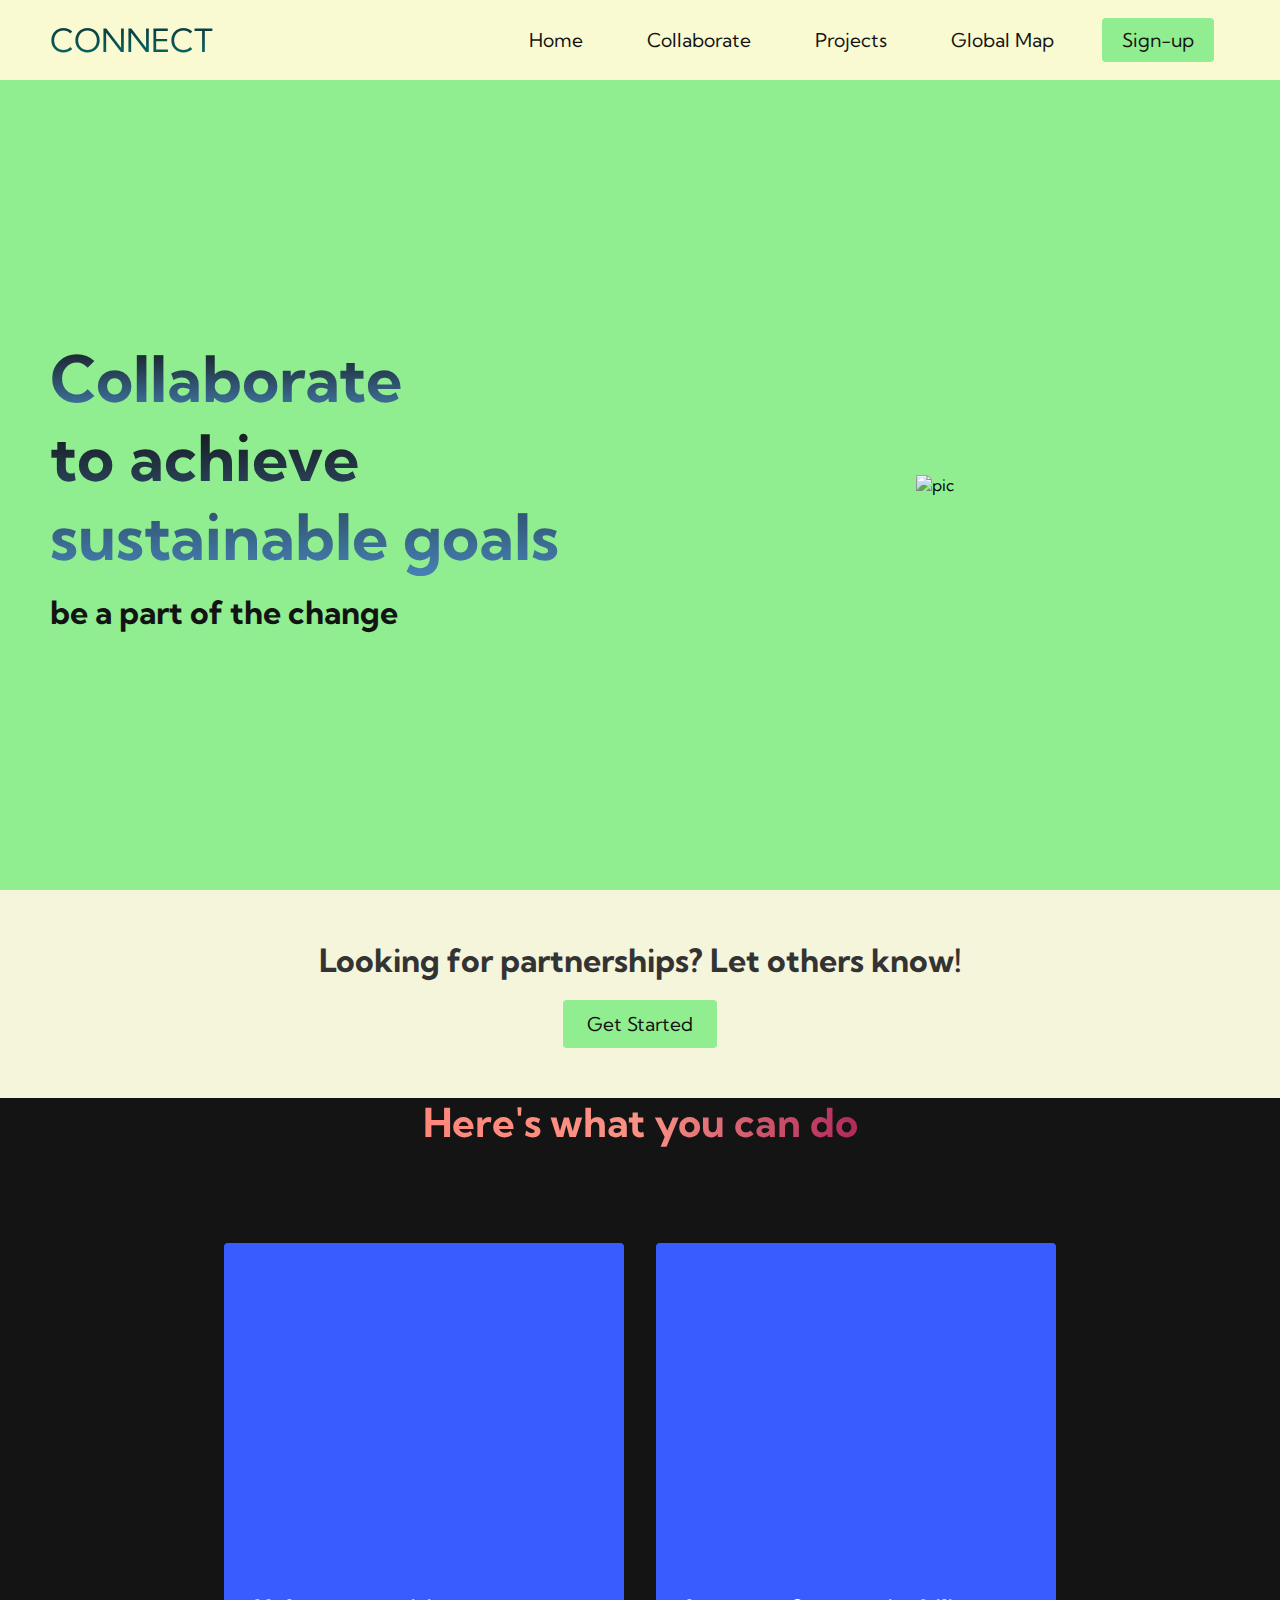
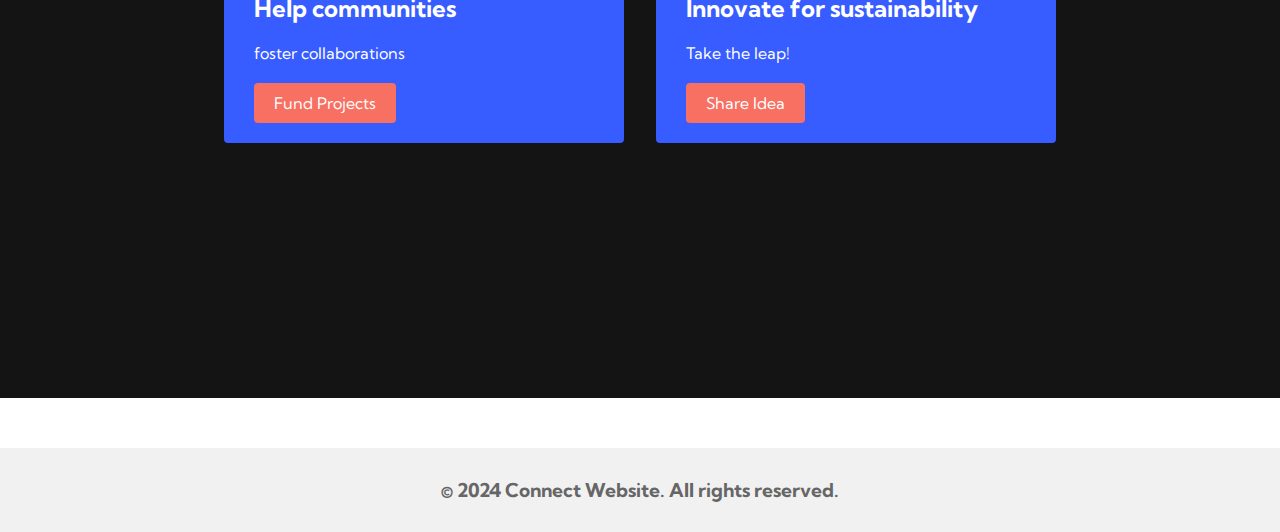
==== Collaborate.html @ 015de2e6 "Add files via upload" ====
<!DOCTYPE html>
<html lang="en">
<head>
    <meta charset="UTF-8">
    <meta name="viewport" content="width=device-width, initial-scale=1.0">
    <title>Collaborate - Connect Website</title>
    <link rel="stylesheet" href="styles.css">
    <link rel="preconnect" href="https://fonts.googleapis.com">
    <link rel="preconnect" href="https://fonts.gstatic.com" crossorigin>
    <link href="https://fonts.googleapis.com/css2?family=Kumbh+Sans:wght@100..900&display=swap" rel="stylesheet" />
</head>
<body>
    <!--Navbar section-->
    <nav class="navbar">
        <div class="navbar__container">
            <a href="/" id="navbar__logo">CONNECT</a>
            <div class="navbar__toggle" id="mobile-menu">
                <span class="bar"></span>
                <span class="bar"></span>
                <span class="bar"></span>
            </div>
            <ul class="navbar__menu">
                <li class="navbar__item">
                    <a href="index.html" class="navbar__links">Home</a>
                </li>
                <li class="navbar__item">
                    <a href="collaborate.html" class="navbar__links">Collaborate</a>
                </li>
                <li class="navbar__item">
                    <a href="/projects.html" class="navbar__links">Projects</a>
                </li>
                <li class="navbar__item">
                    <a href="/" class="navbar__links">Global Map</a>
                </li>
                <li class="navbar__btn">
                    <a href="/signup.html" class="button">Sign-up</a>
                </li>
            </ul>
        </div>
    </nav>

    <!--Hero section-->
    <div class="main">
        <div class="main__container">
            <div class="main__content">
                <h1>Collaborate</h1>
                <h2>to achieve sustainable goals</h2>
                <p>be a part of the change</p>
            </div>
            <div class="main__img--container">
                <img src="images/pic1.svg" alt="pic" id="main__img">
            </div>
        </div>
    </div>

    <!-- New Partnership Section -->
    <div class="partnership">
        <div class="partnership__container">
            <h2>Looking for partnerships? Let others know!</h2>
            <button class="partnership__btn">
                <a href="/signup.html">Get Started</a>
            </button>
        </div>
    </div>

    <!--Services section-->
    <div class="services">
        <h1>Here's what you can do</h1>
        <div class="services__container">
            <div class="services__card">
                <h2>Help communities</h2>
                <p>foster collaborations</p>
                <a href="fund.html">
                    <button>Fund Projects</button>
                </a>
            </div>
            <div class="services__card">
                <h2>Innovate for sustainability</h2>
                <p>Take the leap!</p>
                <a href="idea.html">
                    <button>Share Idea</button>
                </a>
            </div>
        </div>
    </div>


   <!-- Footer section -->
<footer class="footer">
    <div class="footer__container">
        <p class="footer__copyright">
            © 2024 Connect Website. All rights reserved.
        </p>
    </div>
</footer>

<script src="app.js"></script>   
</body>
</html>

    <script src="app.js"></script>
</body>
</html>
---- styles.css ----
* {
    box-sizing: border-box;
    margin: 0;
    padding: 0;
    font-family: 'kumbh sans',sans-serif
}

.navbar{
    background: #fafad2;
    height: 80px;
    display: flex;
    justify-content: center;
    align-items: center;
    font-size: 1.2rem;
    position: sticky;
    top: 0;
    z-index: 999;
}

.navbar__container{
    display: flex;
    justify-content: space-between;
    height: 80px;
    z-index: 1;
    width: 100%;
    max-width: 1300px;
    margin: 0 auto;
    padding: 0 50px;
}

#navbar__logo{
    background-color: #90ee90;
    background-image: linear-gradient(to top, #008b8b 0%, #131313 100%);
    background-size: 100%;
    -webkit-background-clip: text;
    -moz-background-clip: text;
    -webkit-text-fill-color: transparent;
    -moz-text-fill-color: transparent;
    display: flex;
    align-items:center;
    cursor: pointer;
    text-decoration: none;
    font-size: 2rem;
}

.fa-gem{
    margin-right: 0.5rem;
}

.navbar__menu{
    display: flex;
    align-items:center;
    list-style: none;
    text-align:center;
}

.navbar_item{
    height: 80px;
}

.navbar__links {
    color: #131313;
    display: flex;
    align-items: center;
    justify-content: center;
    text-decoration: none;
    padding: 0 2rem; /* Increased padding */
    height: 100%;
    white-space: nowrap; /* Ensures text stays on one line */
    font-size: 1.2rem; /* Optional: adjust size as needed */
}


.navbar__btn{
    display: flex;
    justify-content: center;
    align-items: center;
    padding: 0 1rem;
    width: 100%;
    height: 80px;
}
/*sign-up button*/
.button{
    display: flex;
    justify-content: center;
    align-items: center;
    text-decoration: none;
    padding:10px 20px;
    height: auto;
    width: auto;
    border: none;
    outline:none;
    border-radius: 4px;
    background: #90ee90;
    color: #131313;
    min-width: 100px;
}

.button:hover{
    background: #87cefa;
    transition: all 0.3s ease;
}

.navbar__links:hover{
    color: #32cd32;
    transition: all 0.3s ease;
}

@media screen and (max-width: 960px){
    .navbar__container{
        display: flex;
        justify-content: space-between;
        height: 80px;
        z-index:1;
        width: 100%;
        max-width: 1300px;
        padding: 0;  
    }

    
    .navbar__menu{
        display: grid;
        grid-template-columns: auto;
        margin:0;
        width: 100%;
        position: absolute;
        top: -1000px;
        opacity:0;
        transition: all 0.5s ease;
        height: 50vh;
        z-index:-1;
        background: #131313;
    }

    /*the drop down menu that appears upon clicking toggle menu*/
    .navbar__menu.active {
        background: #fff;
        top: 100%;
        opacity: 1;
        transition: all 0.5s ease;
        z-index: 99;
        height: 100vh; /* Set the height to cover the entire viewport */
        width: 100vw;  /* Ensure the menu takes full width */
        font-size: 1.6rem;
        display: flex;
        flex-direction: column; /* Stack items vertically */
        justify-content: center; /* Center the menu items vertically */
        align-items: center; /* Center the menu items horizontally */
    }

    #navbar__logo{
        padding-left: 25px;
    }

    .navbar__toggle .bar{
        width:25px;
        height: 3px;
        margin: 5px auto;
        transition: all 0.3s ease-in-out;
        background: #131313;
    }

    .navbar__item{
        width: 100%;
    }

    .navbar__links {
        text-align: center;
        padding: 1.6rem;
        width: 100%;
        display: block; /* Ensure links fill the width */
        font-size: inherit;
    }

    #mobile-menu {
    position: absolute;
    top: 10%;
    right: 5%;
    transform: translate(5%, 20%);
    z-index: 100;
}

.navbar__btn {
    padding-bottom: 1.6rem;
    width: 100%; /* Make the button take the full width */
    display: flex;
    justify-content: center;
}

.button {
    width: 80%;
    height: 50px; /* Adjust the height of the button */
    display: flex;
    justify-content: center;
    align-items: center;
    margin: 0 auto;
    font-size: 1.6rem;
}
    .navbar__toggle .bar{
        display: block;
        cursor: pointer;
    }

    #mobile-menu.is-active .bar:nth-child(2){
        opacity: 0;
    }

    #mobile-menu.is-active .bar:nth-child(1){
        transform: translateY(8px) rotate(45deg);
    }

    #mobile-menu.is-active .bar:nth-child(3){
        transform: translateY(-8px) rotate(-45deg);
    }

}

/*Hero section CSS*/
.main{
    background-color: #90ee90;
}

.main__container{
    display:grid;
    grid-template-columns: 1fr 1fr;
    align-items: center;
    justify-self: center;
    margin: 0 auto;
    height: 90vh;
    background-color: #90ee90;
    z-index:1;
    width:100%;
    max-width:1300px;
    padding:0 50px;
}

.main__content h1{
    font-size: 4rem;
    background-color: #ff8177;
    background-image: linear-gradient(to top, #4682b4 0%, #131313 100%);
    background-size: 100%;
    -webkit-background-clip: text;
    -moz-background-clip: text;
    -webkit-text-fill-color: transparent;
    -moz-text-fill-color: transparent;
}

.main__content h2{
    font-size: 4rem;
    background-color: #ff8177;
    background-image: linear-gradient(to top, #4682b4 0%, #131313 100%);
    background-size: 100%;
    -webkit-background-clip: text;
    -moz-background-clip: text;
    -webkit-text-fill-color: transparent;
    -moz-text-fill-color: transparent;
}

.main__content p {
    margin-top:1rem;
    font-size: 2rem;
    font-weight: 700;
    color: #131313;
}


.main__btn{
    font-size: 1rem;
    background-image:linear-gradient(to top, #f77062 0%, #ff6347 100%);
    padding: 14px 32px;
    border:none;
    border-radius: 4px;
    color: #fff;
    margin-top: 2rem;
    cursor: pointer;
    position: relative;
    transition: all 0.35s;
    outline: none;
}

.main__btn a{
    position: relative;
    z-index: 2;
    color: #fff;
    text-decoration: none;
}

.main__btn:after {
    position: absolute;
    content: '';
    top:0;
    left: 0;
    width: 0;
    height: 100%;
    background: #4837ff;
    transition: all 0.35s;
    border-radius: 4px;
}

.main__btn:hover{
    color: #fff;
}

.main__btn:hover:after{
    width:100%;
}

.main__img--container{
    text-align:center;
}

#main__img{
    height: 80%;
    width: 80%;
}

/*mobile responsive*/
@media screen and (max-width: 768px){
    .main__container {
        display: grid;
        grid-template-columns: auto;
        align-items: center;
        justify-self: center;
        width: 100%;
        margin: 0 auto;
        height: 90vh;
    }

    .main__content {
        text-align: center;
        margin-bottom: 4rem;
    }

    .main__content h1{
        font-size: 2.5rem;
        margin-top: 2rem;
    }

    .main__content h2{
        font-size: 3rem;
    }

    .main__content p{
        margin-top: 1rem;
        font-size: 1.5rem;
    }
}

@media screen and (max-width: 480px){
    .main__content h1{
        font-size: 2rem;
        margin-top: 3rem;
    }

    .main__content h2{
        font-size: 2rem;
    }

    .main__content p {
        margin-top: 2rem;
        font-size: 1.5rem;
    }

    .main__btn{
        padding: 12px 36px;
        margin: 2.5rem 0;
    }
}

/*milestones section css*/
.milestones {
    background-color: #f9f9f9;
    padding: 50px 20px;
    text-align: center;
}

.milestones__title {
    font-size: 2.5rem;
    margin-bottom: 40px;
    color: #333;
}

.milestones__container {
    display: flex;
    justify-content: center;
    flex-wrap: wrap;
}

.milestone__card {
    background-color: #fff;
    border: 1px solid #ddd;
    border-radius: 8px;
    box-shadow: 0 4px 8px rgba(0, 0, 0, 0.1);
    padding: 20px;
    margin: 20px;
    width: 300px;
    text-align: left;
}

.milestone__card h2 {
    font-size: 1.5rem;
    color: #131313;
    margin-bottom: 10px;
}

.milestone__card p {
    font-size: 1rem;
    color: #555;
}

/* Media Query for Mobile */
@media (max-width: 768px) {
    .milestones__container {
        flex-direction: column;
        align-items: center;
    }

    .milestone__card {
        width: 80%;
        margin: 10px 0;
    }
}


/*services section css*/
.services{
    background-color: #141414;
    display:flex;
    flex-direction: column;
    align-items: center;
    height: 100vh;
}

.services h1{
    background-color: #ff8177;
    background-image: linear-gradient(to right,
     #ff8177 0%,
     #ff867a 0%,
     #ff8c7f 21%, 
     #f99185 52%, 
     #cf556c 78%,
     #b12a5b 100% 
     );
     background-size: 100%;
     margin-bottom: 5rem;
     font-size: 2.5rem;
     -webkit-background-clip: text;
    -moz-background-clip: text;
    -webkit-text-fill-color: transparent;
    -moz-text-fill-color: transparent;
}

.services__container{
    display: flex;
    justify-content: center;
    flex-wrap: wrap;
}

.services__card {
    margin: 1rem;
    height: 500px;
    width: 400px;
    border-radius: 4px;
    background-color: #375cff; 
    background-size: cover;
    position: relative;
    color: #fff;
}


.services__card:nth-child(2) {
    background-color: #375cff;
}

.services h2{
    position:absolute;
    top: 350px;
    left: 30px;
}

.services__card p{
    position: absolute;
    top: 400px;
    left: 30px;
}

.services__card button{
    color:#fff;
    padding: 10px 20px;
    border: none;
    outline: none;
    border-radius: 4px;
    background: #f77062;
    position: absolute;
    top: 440px;
    left:30px;
    font-size: 1rem;
    cursor:pointer;
}

.services__card:hover{
    transform: scale(1.075);
    transition: 0.2s ease-in;
    cursor: pointer;
}


/* About Us Section */
.about-us {
    background-color: #f5f5f5;
    padding: 50px 20px;
}

.about-us__container {
    display: flex;
    align-items: center;
    justify-content: space-between;
    max-width: 1200px;
    margin: 0 auto;
    flex-wrap: wrap;
}

.about-us__content {
    flex: 1;
    padding: 20px;
    max-width: 600px;
}

.about-us__content h1 {
    font-size: 3rem;
    color: #131313;
    margin-bottom: 20px;
}

.about-us__content p {
    font-size: 1.2rem;
    color: #333;
    line-height: 1.6;
    margin-bottom: 20px;
}

.about-us__btn {
    display: inline-block;
    padding: 10px 30px;
    background-color: #4837ff;
    color: #fff;
    text-decoration: none;
    border-radius: 5px;
    transition: background-color 0.3s ease;
}

.about-us__btn:hover {
    background-color: #ff0844;
}

/* Image section */
.about-us__img-container {
    flex: 1;
    display: flex;
    justify-content: center;
    padding: 20px;
}

.about-us__img {
    max-width: 100%;
    border-radius: 10px;
    box-shadow: 0 4px 8px rgba(0, 0, 0, 0.1);
}

/* Responsive for Mobile */
@media (max-width: 768px) {
    .about-us__container {
        flex-direction: column;
        text-align: center;
    }

    .about-us__content, .about-us__img-container {
        max-width: 100%;
    }

    .about-us__img {
        max-width: 80%;
    }
}

/* Footer Styling */
.footer {
    background-color: #f0f0f0; /* Light grey background */
    padding: 50px 0; /* Increased padding */
    text-align: center;
    position: relative;
    bottom: 0;
    width: 100%;
}

.footer-container {
    max-width: 1200px;
    margin: 0 auto;
    display: flex;
    flex-direction: column;
    align-items: center;
}

.footer-nav {
    margin-bottom: 30px; /* Increased space between links and copyright */
}

.footer-menu {
    list-style: none;
    padding: 0;
    margin: 0;
    display: flex;
    justify-content: center;
    gap: 25px; /* Increased space between links */
}

.footer-menu li {
    display: inline-block;
}

.footer-menu li a {
    color: #333;
    text-decoration: none;
    font-weight: bold;
    font-size: 1.2rem; /* Increased font size */
    transition: color 0.3s ease;
}

.footer-menu li a:hover {
    color: #007bff; /* Change color on hover */
}

.footer-copyright {
    font-size: 1rem; /* Increased font size */
    color: #777;
}

@media screen and (max-width: 768px) {
    .footer-menu {
        flex-direction: column;
        gap: 15px; /* Smaller gap for mobile */
    }

    .footer-menu li {
        margin: 10px 0;
    }
}

/* Partnership Section Styling */
.partnership {
    background-color: #f5f5dc;
    padding: 50px 0;
    text-align: center;
}

.partnership__container {
    max-width: 1200px;
    margin: 0 auto;
}

.partnership h2 {
    font-size: 2rem;
    color: #333;
    margin-bottom: 20px;
}

.partnership__btn {
    font-size: 1.2rem;
    padding: 12px 24px;
    background-color: #90ee90;
    border: none;
    border-radius: 4px;
    color: #fff;
    cursor: pointer;
    transition: background-color 0.3s ease;
}

.partnership__btn a {
    text-decoration: none;
    color: #131313;
}

.partnership__btn:hover {
    background-color: #87cefa;
}

/* Footer section CSS */
.footer {
    background-color: #f1f1f1; /* Light grey background */
    padding: 20px 0;
    text-align: center;
    margin-top: 50px;
}

.footer__container {
    display: flex;
    justify-content: center;
    align-items: center;
    flex-direction: column;
}

.footer__copyright {
    font-size: 1.2rem;
    color: #666;
    font-weight: bold;
    padding: 10px 0;
}
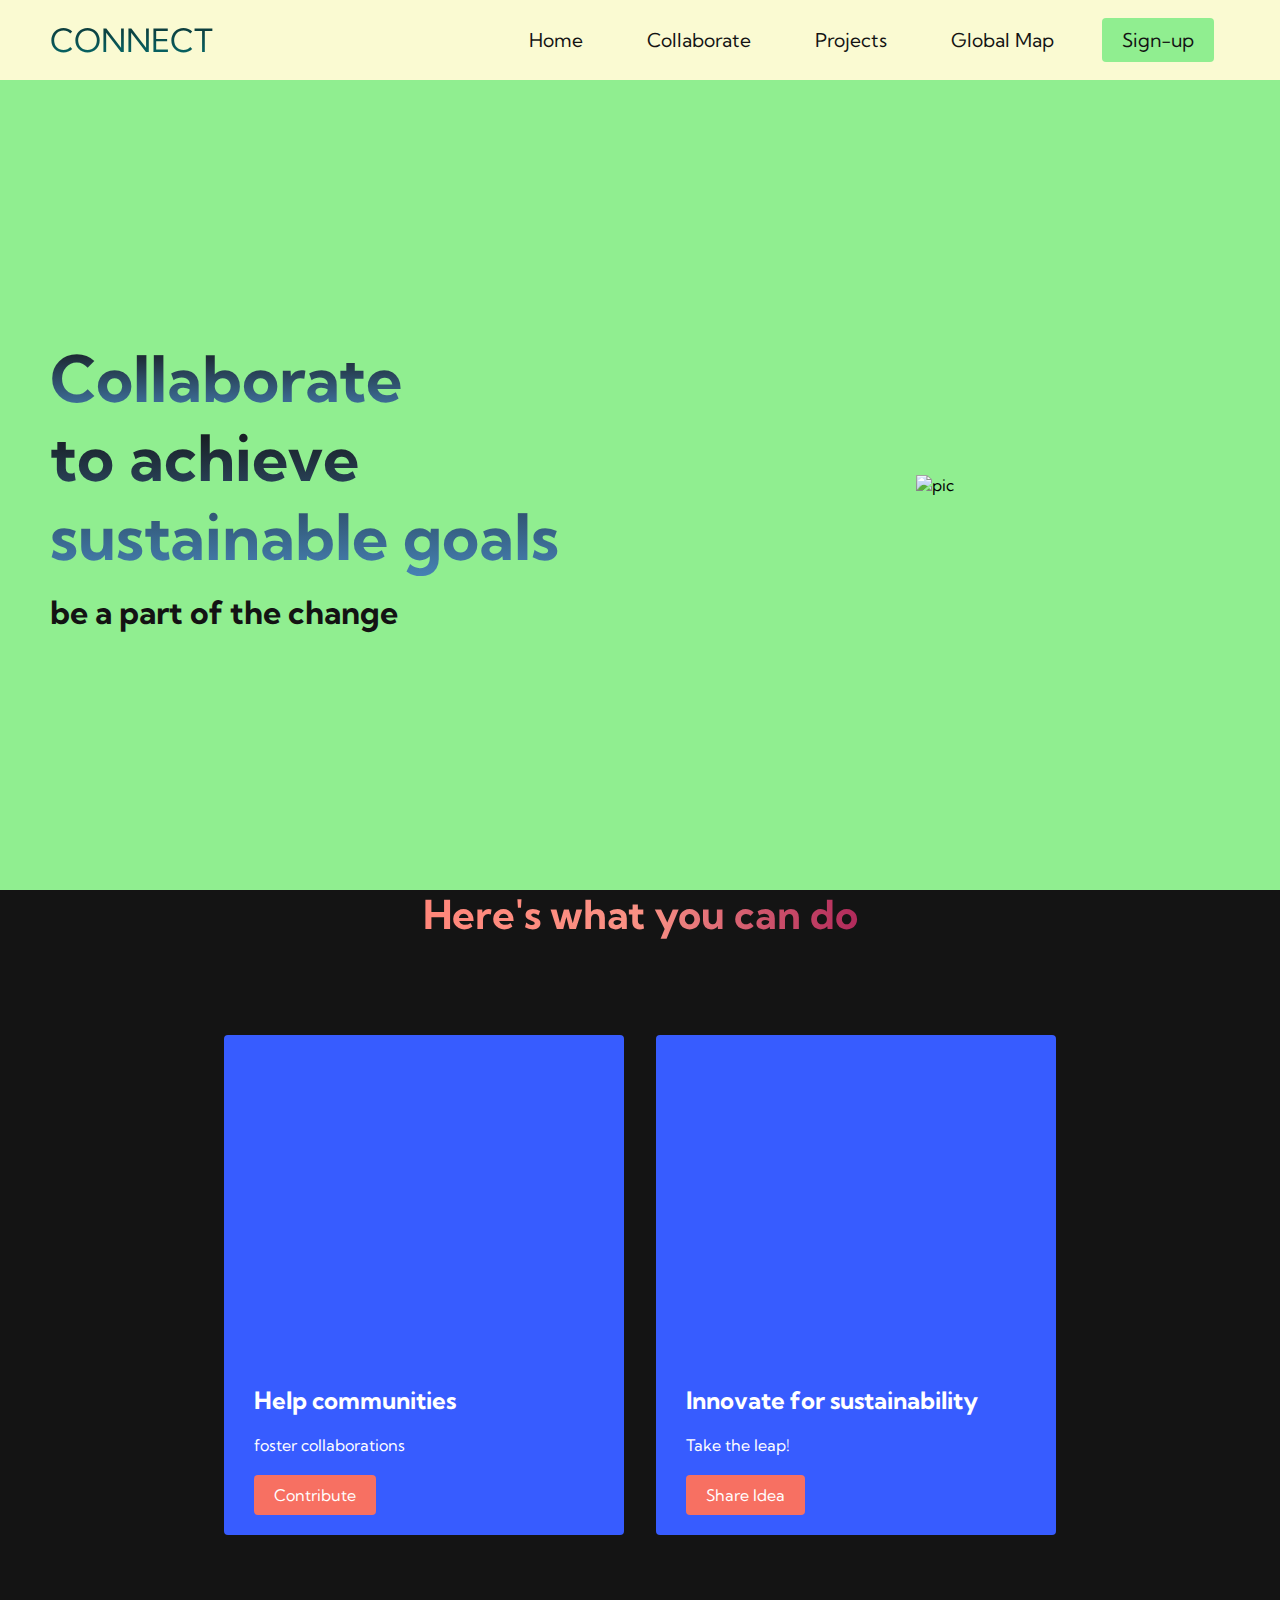
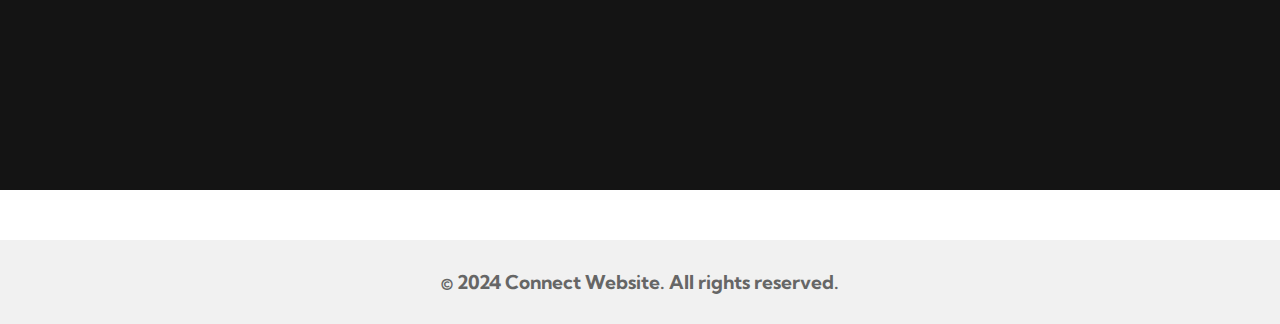
==== commit c1bfb327: "Add files via upload" ====
--- a/Collaborate.html
+++ b/Collaborate.html
@@ -24,16 +24,16 @@
                     <a href="index.html" class="navbar__links">Home</a>
                 </li>
                 <li class="navbar__item">
-                    <a href="collaborate.html" class="navbar__links">Collaborate</a>
+                    <a href="Collaborate.html" class="navbar__links">Collaborate</a>
                 </li>
                 <li class="navbar__item">
-                    <a href="/projects.html" class="navbar__links">Projects</a>
+                    <a href="Projects.html" class="navbar__links">Projects</a>
                 </li>
                 <li class="navbar__item">
-                    <a href="/" class="navbar__links">Global Map</a>
+                    <a href="GlobalMap.html" class="navbar__links">Global Map</a>
                 </li>
                 <li class="navbar__btn">
-                    <a href="/signup.html" class="button">Sign-up</a>
+                    <a href="signup.html" class="button">Sign-up</a>
                 </li>
             </ul>
         </div>
@@ -53,7 +53,7 @@
         </div>
     </div>
 
-    <!-- New Partnership Section -->
+    <!-- New Partnership Section
     <div class="partnership">
         <div class="partnership__container">
             <h2>Looking for partnerships? Let others know!</h2>
@@ -61,7 +61,7 @@
                 <a href="/signup.html">Get Started</a>
             </button>
         </div>
-    </div>
+    </div> -->
 
     <!--Services section-->
     <div class="services">
@@ -71,7 +71,7 @@
                 <h2>Help communities</h2>
                 <p>foster collaborations</p>
                 <a href="fund.html">
-                    <button>Fund Projects</button>
+                    <button>Contribute</button>
                 </a>
             </div>
             <div class="services__card">
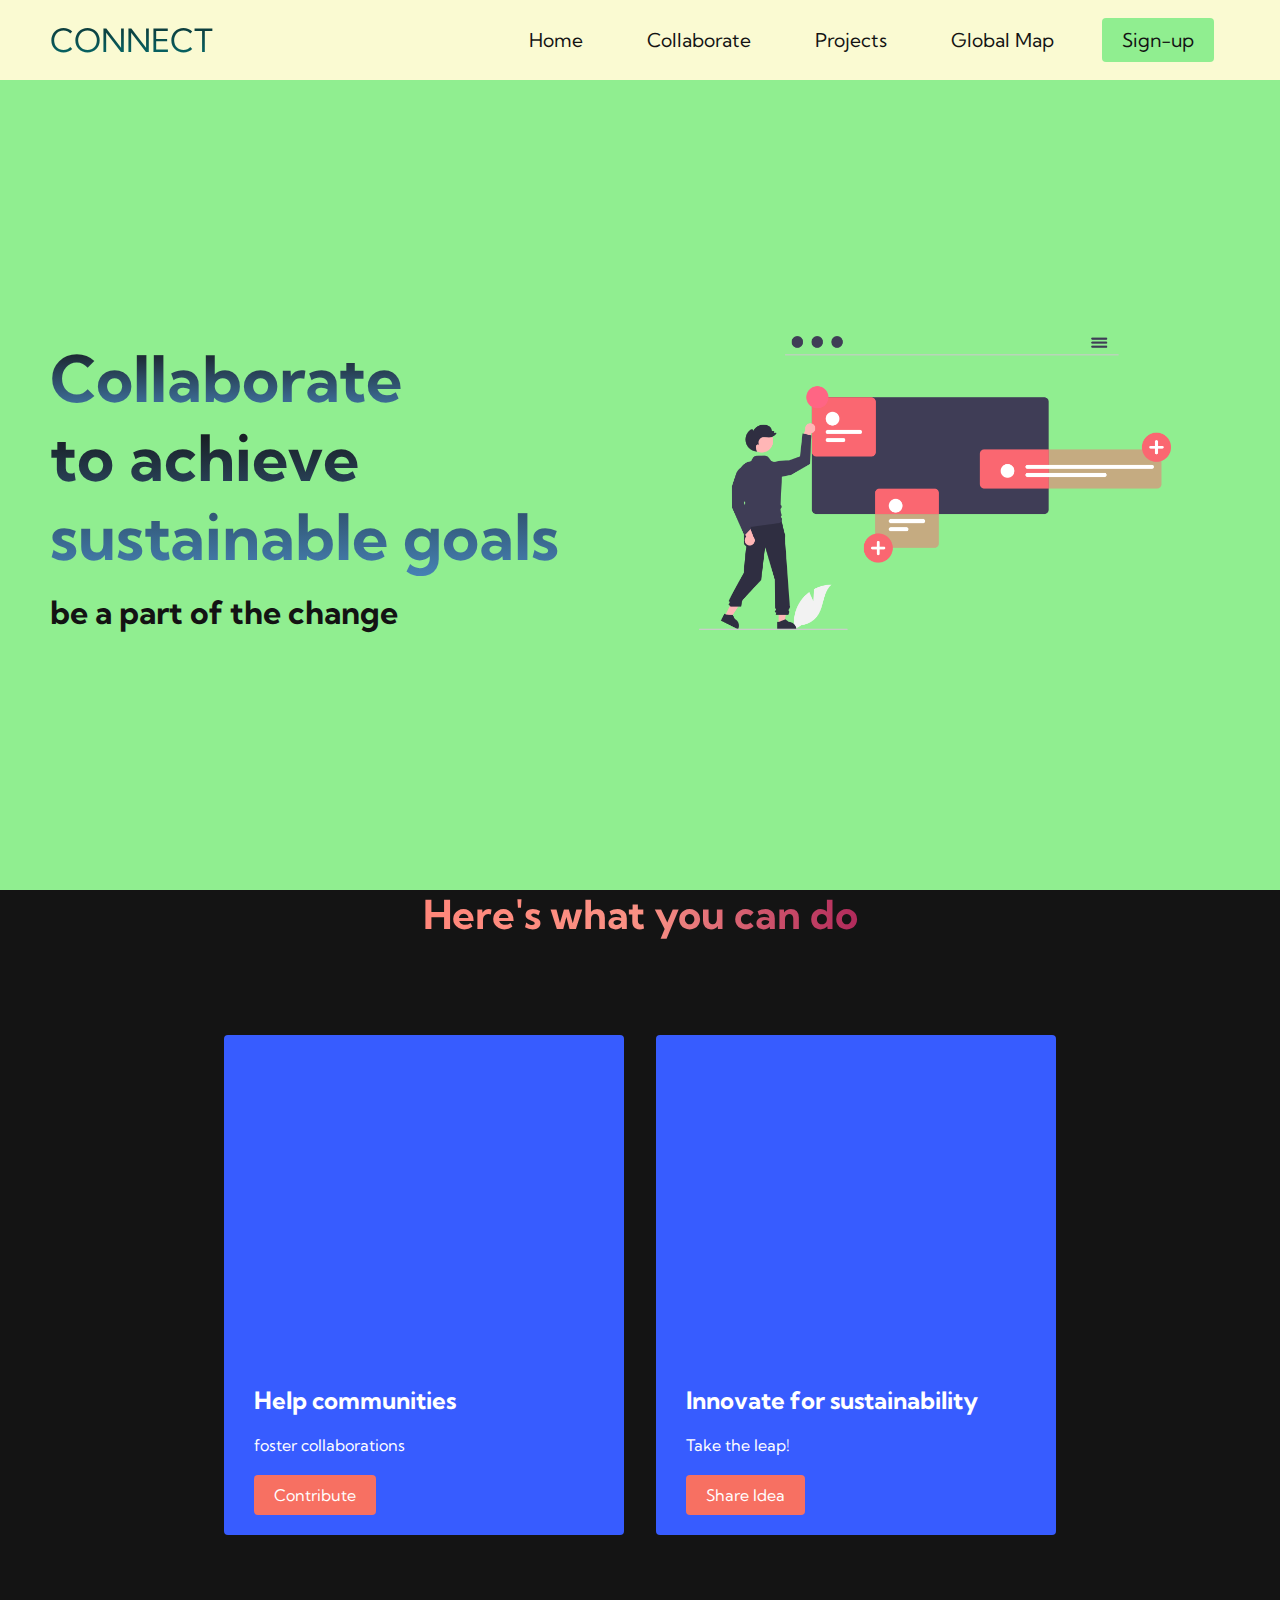
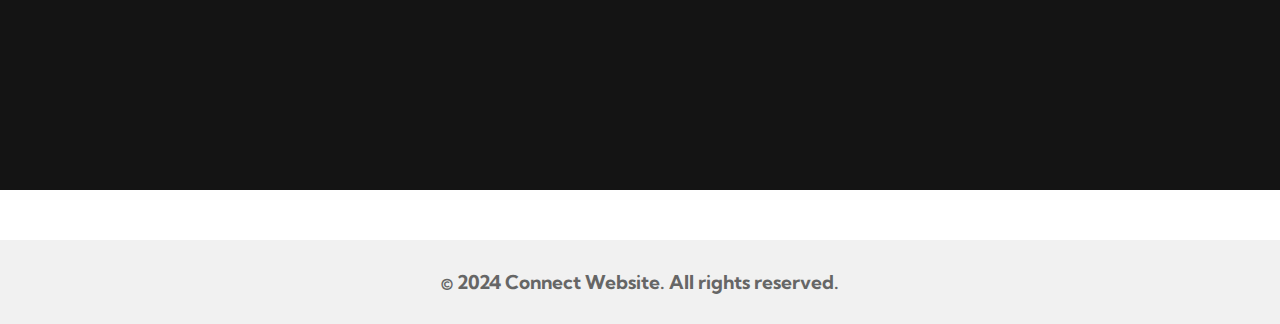
==== commit 7710ca30: "Update Collaborate.html" ====
--- a/Collaborate.html
+++ b/Collaborate.html
@@ -21,19 +21,19 @@
             </div>
             <ul class="navbar__menu">
                 <li class="navbar__item">
-                    <a href="index.html" class="navbar__links">Home</a>
+                    <a href="./index.html" class="navbar__links">Home</a>
                 </li>
                 <li class="navbar__item">
-                    <a href="Collaborate.html" class="navbar__links">Collaborate</a>
+                    <a href="./Collaborate.html" class="navbar__links">Collaborate</a>
                 </li>
                 <li class="navbar__item">
-                    <a href="Projects.html" class="navbar__links">Projects</a>
+                    <a href="./Projects.html" class="navbar__links">Projects</a>
                 </li>
                 <li class="navbar__item">
-                    <a href="GlobalMap.html" class="navbar__links">Global Map</a>
+                    <a href="./GlobalMap.html" class="navbar__links">Global Map</a>
                 </li>
                 <li class="navbar__btn">
-                    <a href="signup.html" class="button">Sign-up</a>
+                    <a href="./signup.html" class="button">Sign-up</a>
                 </li>
             </ul>
         </div>
@@ -48,7 +48,7 @@
                 <p>be a part of the change</p>
             </div>
             <div class="main__img--container">
-                <img src="images/pic1.svg" alt="pic" id="main__img">
+                <img src="./pic1.png" alt="pic" id="main__img">
             </div>
         </div>
     </div>
@@ -70,14 +70,14 @@
             <div class="services__card">
                 <h2>Help communities</h2>
                 <p>foster collaborations</p>
-                <a href="fund.html">
+                <a href="./fund.html">
                     <button>Contribute</button>
                 </a>
             </div>
             <div class="services__card">
                 <h2>Innovate for sustainability</h2>
                 <p>Take the leap!</p>
-                <a href="idea.html">
+                <a href="./idea.html">
                     <button>Share Idea</button>
                 </a>
             </div>
